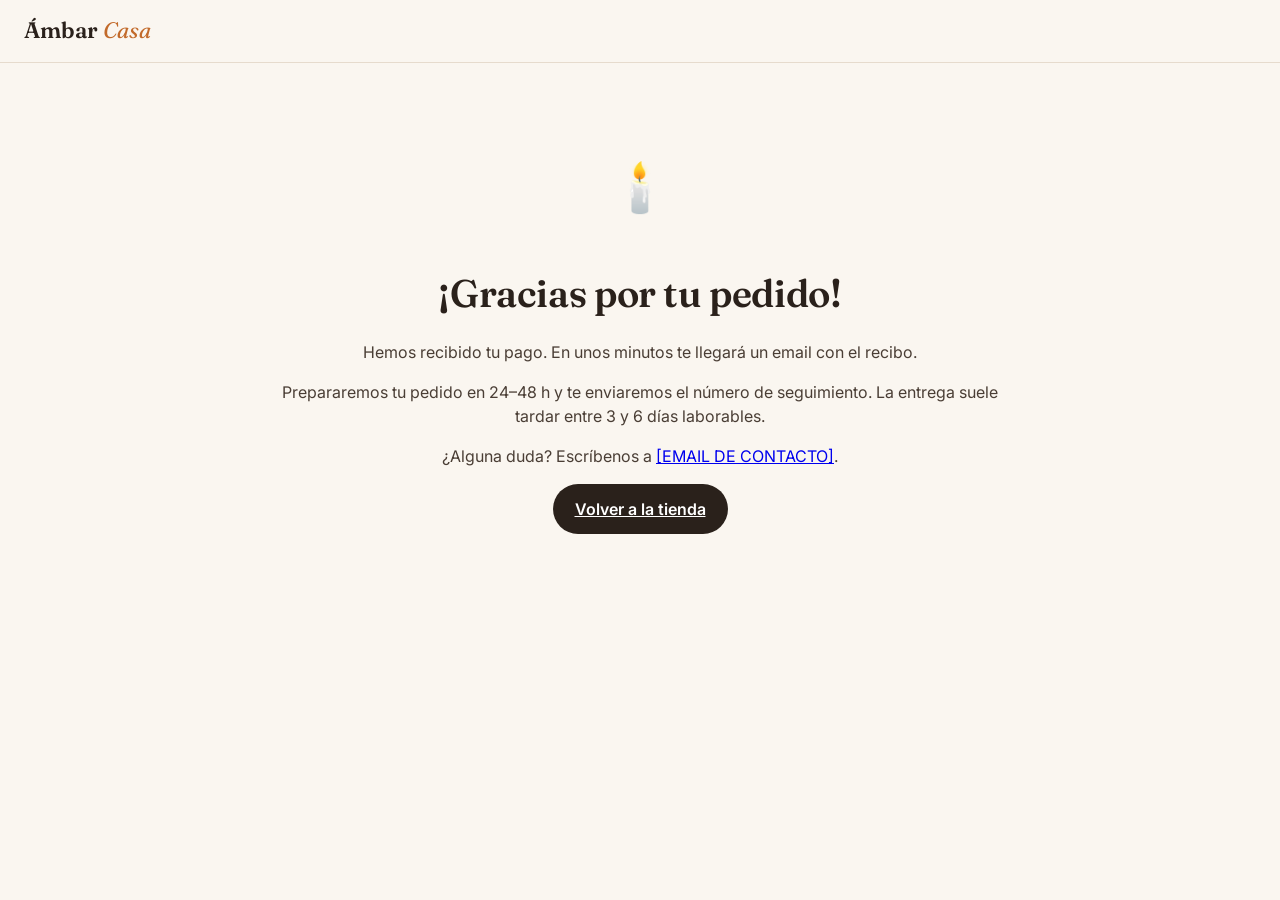
==== tienda/gracias.html @ 5504c2ff "Preparar la tienda para vender: pagos con Stripe, píxel de Meta y páginas legales - Modo venta: con " ====
<!doctype html>
<html lang="es">
<head>
  <meta charset="utf-8">
  <meta name="viewport" content="width=device-width, initial-scale=1">
  <title>¡Gracias por tu pedido! · Ámbar Casa</title>
  <meta name="robots" content="noindex">
  <link rel="preconnect" href="https://fonts.googleapis.com">
  <link rel="preconnect" href="https://fonts.gstatic.com" crossorigin>
  <link href="https://fonts.googleapis.com/css2?family=Fraunces:opsz,wght@9..144,400;9..144,600&family=Inter:wght@400;500;600&display=swap" rel="stylesheet">
  <link rel="stylesheet" href="styles.css">
</head>
<body>
  <header class="cab"><a href="./" class="marca">Ámbar <em>Casa</em></a></header>
  <main class="pagina-texto gracias">
    <p class="icono-ok">🕯️</p>
    <h1>¡Gracias por tu pedido!</h1>
    <p>Hemos recibido tu pago. En unos minutos te llegará un email con el recibo.</p>
    <p>Prepararemos tu pedido en 24–48 h y te enviaremos el número de seguimiento. La entrega suele tardar entre 3 y 6 días laborables.</p>
    <p>¿Alguna duda? Escríbenos a <a id="email"></a>.</p>
    <p><a class="btn" href="./">Volver a la tienda</a></p>
  </main>
  <div id="cookies" class="cookies oculto" role="dialog" aria-label="Aviso de cookies">
    <p>Usamos cookies de medición publicitaria (Meta) para mejorar nuestros anuncios. <a href="legal.html#cookies">Más información</a></p>
    <div class="cookies-botones">
      <button class="btn btn-sec-claro" id="cookies-no">Rechazar</button>
      <button class="btn" id="cookies-si">Aceptar</button>
    </div>
  </div>
  <script src="productos.js"></script>
  <script src="medicion.js"></script>
  <script>
    // Configura en cada Payment Link de Stripe la redirección tras el pago a:
    //   https://TU-WEB/tienda/gracias.html?pack=1   (y ?pack=2, ?pack=3 en los otros enlaces)
    const unidades = Number(new URLSearchParams(location.search).get("pack")) || 1;
    const pack = PRODUCTO.packs.find((p) => p.unidades === unidades) || PRODUCTO.packs[0];
    const valor = Math.round(PRODUCTO.precio * pack.unidades * (1 - pack.descuento) * 100) / 100;
    const email = document.getElementById("email");
    email.textContent = TIENDA.empresa.email;
    email.href = "mailto:" + TIENDA.empresa.email;
    // Evita contar dos veces la misma compra si recargan la página
    let yaMedido = false;
    try { yaMedido = sessionStorage.getItem("ambar_compra_medida") === location.search; } catch {}
    if (!yaMedido) {
      medir("Purchase", { value: valor, currency: "EUR", content_ids: [PRODUCTO.id], content_type: "product", num_items: pack.unidades });
      try { sessionStorage.setItem("ambar_compra_medida", location.search); } catch {}
    }
    iniciarCookies();
  </script>
</body>
</html>
---- tienda/styles.css ----
:root {
  --crema: #faf6f0;
  --arena: #f1e8dc;
  --superficie: #ffffff;
  --texto: #2a211b;
  --suave: #7a6b5f;
  --borde: #e6dbcd;
  --ambar: #c26a2a;
  --ambar-osc: #a3561f;
  --verde: #3f7d4e;
  --error: #b3261e;
  --radio: 14px;
  --serif: "Fraunces", Georgia, serif;
  --sans: "Inter", system-ui, -apple-system, "Segoe UI", sans-serif;
}

* { box-sizing: border-box; }
html { scroll-behavior: smooth; }
body {
  margin: 0;
  font-family: var(--sans);
  background: var(--crema);
  color: var(--texto);
  line-height: 1.5;
  -webkit-font-smoothing: antialiased;
}
h1, h2, h3 { font-family: var(--serif); font-weight: 600; line-height: 1.15; letter-spacing: -0.01em; }
.oculto { display: none !important; }

/* Barra de anuncio y cabecera */
.anuncio {
  display: flex; justify-content: center; flex-wrap: wrap; gap: 6px;
  padding: 8px 16px; background: var(--texto); color: #f6eadb;
  font-size: .82rem; text-align: center;
}
.anuncio .sep { opacity: .5; }
.cab {
  position: sticky; top: 0; z-index: 10;
  display: flex; justify-content: space-between; align-items: center; gap: 12px;
  padding: 14px 24px;
  background: rgba(250, 246, 240, .92); backdrop-filter: blur(8px);
  border-bottom: 1px solid var(--borde);
}
.marca { font-family: var(--serif); font-size: 1.4rem; font-weight: 600; color: var(--texto); text-decoration: none; margin: 0; }
.marca em { color: var(--ambar); font-style: italic; font-weight: 400; }
.cab-acciones { display: flex; align-items: center; gap: 14px; }
.saludo { color: var(--suave); font-size: .9rem; }
.enlace { background: none; border: none; font: inherit; font-size: .92rem; color: var(--texto); cursor: pointer; padding: 4px 0; }
.enlace:hover { color: var(--ambar); }
.btn-carrito { position: relative; background: none; border: none; color: var(--texto); cursor: pointer; padding: 4px; }
.burbuja {
  position: absolute; top: -4px; right: -6px; min-width: 18px; height: 18px; padding: 0 5px;
  border-radius: 9px; background: var(--ambar); color: #fff; font-size: .7rem; font-weight: 600;
  display: grid; place-items: center;
}

/* Botones */
.btn {
  display: inline-flex; justify-content: center; align-items: center; gap: 8px;
  padding: 13px 22px; border: none; border-radius: 999px;
  background: var(--texto); color: #fff; font: inherit; font-weight: 600; cursor: pointer;
  transition: background .2s, transform .1s;
}
.btn:hover { background: var(--ambar); }
.btn:active { transform: scale(.98); }
.btn:disabled { opacity: .45; cursor: not-allowed; }
.btn-grande { width: 100%; padding: 17px 24px; font-size: 1.05rem; background: var(--ambar); }
.btn-grande:hover { background: var(--ambar-osc); }
.btn-icono { background: none; border: none; font-size: 1.8rem; color: var(--texto); cursor: pointer; line-height: 1; }

main { min-height: 60vh; }

/* Hero / ficha de producto */
.hero {
  max-width: 1160px; margin: 0 auto; padding: 36px 24px 56px;
  display: grid; grid-template-columns: 1.1fr 1fr; gap: 56px; align-items: start;
}
.galeria { position: sticky; top: 90px; }
.foto {
  aspect-ratio: 1 / 1.05; border-radius: 24px; overflow: hidden;
  background: radial-gradient(120% 90% at 50% 20%, #4a3628 0%, #2a1e16 60%, #1d1510 100%);
  display: grid; place-items: center;
}
.foto svg { width: 82%; height: auto; }
.metal { fill: var(--metal, #2b2724); transition: fill .35s; }
.metal-luz { fill: var(--brillo, #4a443f); transition: fill .35s; }
.metal-trazo { stroke: var(--metal, #2b2724); transition: stroke .35s; }
.brillo-anim { animation: latido 4s ease-in-out infinite; transform-origin: center; }
.aroma { animation: subir 3.5s ease-in-out infinite; }
@keyframes latido { 50% { opacity: .78; } }
@keyframes subir { 0% { transform: translateY(6px); opacity: 0; } 40% { opacity: .55; } 100% { transform: translateY(-14px); opacity: 0; } }
@media (prefers-reduced-motion: reduce) { .brillo-anim, .aroma { animation: none; } }

.sellos { list-style: none; padding: 0; margin: 16px 0 0; display: grid; grid-template-columns: repeat(3, 1fr); gap: 10px; }
.sellos li { background: var(--superficie); border: 1px solid var(--borde); border-radius: 12px; padding: 12px; text-align: center; }
.sellos strong { display: block; font-family: var(--serif); font-size: 1.05rem; }
.sellos span { color: var(--suave); font-size: .78rem; }

.eyebrow { text-transform: uppercase; letter-spacing: .12em; font-size: .75rem; color: var(--ambar); font-weight: 600; margin: 0 0 8px; }
.compra h1 { font-size: clamp(2rem, 4vw, 2.8rem); margin: 0 0 12px; }
.compra .sub { color: var(--suave); font-size: 1.08rem; margin: 0 0 20px; }
.precio-fila { display: flex; align-items: baseline; gap: 12px; flex-wrap: wrap; }
.precio { font-family: var(--serif); font-size: 2rem; font-weight: 600; }
.ahorro { background: #e7f1e9; color: var(--verde); padding: 4px 10px; border-radius: 999px; font-size: .85rem; font-weight: 600; }
.iva { color: var(--suave); font-size: .85rem; margin: 2px 0 24px; }

.opcion { border: none; padding: 0; margin: 0 0 22px; }
.opcion legend { font-size: .92rem; margin-bottom: 10px; padding: 0; }
.colores { display: flex; gap: 12px; }
.color {
  width: 42px; height: 42px; border-radius: 50%; cursor: pointer;
  border: 2px solid var(--crema); box-shadow: 0 0 0 1px var(--borde);
  transition: box-shadow .2s;
}
.color.activo { box-shadow: 0 0 0 2px var(--texto); }
.packs { display: grid; gap: 10px; }
.pack {
  display: grid; grid-template-columns: auto 1fr auto; align-items: center; gap: 12px;
  padding: 14px 16px; border: 1.5px solid var(--borde); border-radius: var(--radio);
  background: var(--superficie); cursor: pointer; text-align: left; font: inherit; color: inherit;
  position: relative; transition: border-color .2s, background .2s;
}
.pack:hover { border-color: #cdb79e; }
.pack.activo { border-color: var(--ambar); background: #fff8f1; }
.pack .radio { width: 18px; height: 18px; border-radius: 50%; border: 1.5px solid #bba792; display: grid; place-items: center; }
.pack.activo .radio { border-color: var(--ambar); }
.pack.activo .radio::after { content: ""; width: 10px; height: 10px; border-radius: 50%; background: var(--ambar); }
.pack .titulo { font-weight: 600; }
.pack .nota-pack { display: block; color: var(--suave); font-size: .82rem; }
.pack .p-precio { text-align: right; font-weight: 600; }
.pack .p-precio small { display: block; color: var(--verde); font-weight: 500; font-size: .78rem; }
.pack .chip {
  position: absolute; top: -10px; right: 14px; background: var(--ambar); color: #fff;
  font-size: .7rem; font-weight: 600; padding: 3px 9px; border-radius: 999px; letter-spacing: .03em;
}

.entrega { text-align: center; font-size: .9rem; color: var(--suave); margin: 12px 0 18px; }
.entrega strong { color: var(--texto); }
.garantias { list-style: none; padding: 0; margin: 0 0 22px; display: flex; flex-wrap: wrap; justify-content: center; gap: 6px 18px; font-size: .85rem; color: var(--suave); }

.acordeon { border-top: 1px solid var(--borde); }
.acordeon:last-of-type { border-bottom: 1px solid var(--borde); }
.acordeon summary { padding: 16px 0; cursor: pointer; font-weight: 600; list-style: none; display: flex; justify-content: space-between; }
.acordeon summary::-webkit-details-marker { display: none; }
.acordeon summary::after { content: "+"; font-weight: 400; font-size: 1.3rem; line-height: 1; color: var(--suave); }
.acordeon[open] summary::after { content: "–"; }
.acordeon p { margin: 0 0 16px; color: var(--suave); }

/* Bloques de contenido */
.bloque { max-width: 1160px; margin: 0 auto; padding: 64px 24px; }
.bloque > h2 { text-align: center; font-size: clamp(1.7rem, 3.4vw, 2.4rem); margin: 0 0 36px; }
.beneficios { max-width: none; background: var(--arena); }
.tarjetas { max-width: 1160px; margin: 0 auto; display: grid; grid-template-columns: repeat(4, 1fr); gap: 18px; }
.tarjetas article { background: var(--superficie); border-radius: var(--radio); padding: 24px; }
.tarjetas .icono { font-size: 1.8rem; }
.tarjetas h3 { margin: 10px 0 6px; font-size: 1.15rem; }
.tarjetas p { margin: 0; color: var(--suave); font-size: .93rem; }

.comparativa table { width: 100%; max-width: 720px; margin: 0 auto; border-collapse: collapse; background: var(--superficie); border-radius: var(--radio); overflow: hidden; }
.comparativa th, .comparativa td { padding: 14px 16px; text-align: center; border-bottom: 1px solid var(--borde); }
.comparativa td:first-child { text-align: left; font-weight: 500; }
.comparativa th { font-size: .9rem; color: var(--suave); font-weight: 500; }
.comparativa .destacado { background: #fff4e8; color: var(--texto); font-weight: 600; }
.comparativa th.destacado { color: var(--ambar); }

.pasos ol { list-style: none; padding: 0; margin: 0 auto; max-width: 900px; display: grid; grid-template-columns: repeat(3, 1fr); gap: 24px; }
.pasos li { text-align: center; }
.pasos li span {
  display: inline-grid; place-items: center; width: 48px; height: 48px; border-radius: 50%;
  background: var(--texto); color: #fff; font-family: var(--serif); font-size: 1.3rem; margin-bottom: 10px;
}
.pasos li p { margin: 0; color: var(--suave); }

.faq { max-width: 760px; }

.cta-final { text-align: center; padding: 72px 24px; background: var(--texto); color: #f6eadb; }
.cta-final h2 { font-size: clamp(1.8rem, 3.6vw, 2.5rem); margin: 0 0 8px; color: #fff; }
.cta-final p { margin: 0 0 24px; opacity: .8; }
.cta-final .btn { max-width: 320px; }

.pie { text-align: center; padding: 32px 24px 100px; color: var(--suave); font-size: .85rem; }
.pie .marca { font-size: 1.2rem; }

/* Barra fija móvil */
.barra-movil { display: none; }

/* Formularios */
.vista:not(#vista-inicio) { padding: 48px 16px 80px; }
.tarjeta-form, .contenedor-estrecho { max-width: 460px; margin: 0 auto; }
.tarjeta-form { background: var(--superficie); border: 1px solid var(--borde); border-radius: 20px; padding: 28px; }
.contenedor-estrecho { max-width: 640px; }
.tarjeta-form h2 { margin-top: 0; }
.tabs { display: flex; margin-bottom: 20px; border-bottom: 1px solid var(--borde); }
.tab { flex: 1; padding: 10px; background: none; border: none; font: inherit; color: var(--suave); cursor: pointer; border-bottom: 2px solid transparent; }
.tab.activa { color: var(--texto); border-bottom-color: var(--ambar); font-weight: 600; }
.form { display: flex; flex-direction: column; gap: 14px; }
.form label { display: flex; flex-direction: column; gap: 5px; font-size: .9rem; font-weight: 500; }
.form label small { color: var(--suave); font-weight: 400; }
.form input, .form select {
  padding: 12px 14px; border: 1px solid var(--borde); border-radius: 10px;
  background: var(--crema); color: var(--texto); font: inherit;
}
.form input:focus, .form select:focus { outline: 2px solid var(--ambar); outline-offset: 1px; }
.form .check { flex-direction: row; align-items: center; gap: 8px; font-weight: 400; }
.error { color: var(--error); min-height: 1.2em; margin: 0; font-size: .9rem; }
.nota { color: var(--suave); font-size: .8rem; text-align: center; margin: 8px 0 0; }

/* Carrito */
.carrito {
  position: fixed; top: 0; right: 0; bottom: 0; z-index: 30; width: min(400px, 100%);
  display: flex; flex-direction: column; background: var(--crema);
  transform: translateX(100%); transition: transform .3s ease, visibility .3s; visibility: hidden;
}
.carrito.abierto { transform: translateX(0); visibility: visible; box-shadow: -10px 0 40px rgba(0,0,0,.12); }
.carrito-cab { display: flex; justify-content: space-between; align-items: center; padding: 18px 20px; border-bottom: 1px solid var(--borde); }
.carrito-cab h2 { margin: 0; font-size: 1.3rem; }
.envio-gratis { margin: 12px 20px 0; padding: 10px 12px; background: #e7f1e9; color: var(--verde); border-radius: 10px; font-size: .88rem; }
.items { list-style: none; margin: 0; padding: 0 20px; overflow-y: auto; flex: 1; }
.item { display: grid; grid-template-columns: 64px 1fr auto; gap: 12px; align-items: center; padding: 16px 0; border-bottom: 1px solid var(--borde); }
.item .mini { width: 64px; height: 64px; border-radius: 10px; background: #3a2a20; display: grid; place-items: center; }
.item .mini svg { width: 80%; }
.item p { margin: 0; }
.item .sub { color: var(--suave); font-size: .82rem; }
.cantidad { display: flex; align-items: center; gap: 8px; margin-top: 6px; }
.cantidad button { width: 28px; height: 28px; border-radius: 50%; border: 1px solid var(--borde); background: var(--superficie); color: var(--texto); cursor: pointer; }
.item .importe { font-weight: 600; }
.carrito-pie { padding: 18px 20px; border-top: 1px solid var(--borde); }
.carrito-pie .btn { width: 100%; }
.total { display: flex; justify-content: space-between; font-size: 1.1rem; margin: 0 0 14px; }
.velo { position: fixed; inset: 0; z-index: 20; background: rgba(30,20,12,.45); }
.vacio { color: var(--suave); text-align: center; padding: 40px 0; }

/* Checkout y pedidos */
.linea { display: flex; justify-content: space-between; gap: 8px; padding: 4px 0; }
.linea-total { border-top: 1px solid var(--borde); margin: 8px 0 18px; padding-top: 10px; font-weight: 700; }
.pedido { padding: 18px; margin-bottom: 12px; background: var(--superficie); border: 1px solid var(--borde); border-radius: var(--radio); }
.pedido h3 { margin: 0 0 4px; font-size: 1.05rem; }
.pedido .meta { color: var(--suave); font-size: .85rem; margin-bottom: 8px; }

.aviso {
  position: fixed; left: 50%; bottom: 24px; z-index: 40; transform: translate(-50%, 200%);
  padding: 12px 20px; border-radius: 999px; background: var(--texto); color: #fff;
  transition: transform .3s ease, opacity .3s; max-width: calc(100% - 32px); font-size: .92rem; opacity: 0; pointer-events: none;
}
.aviso.visible { transform: translate(-50%, 0); opacity: 1; }

/* Responsive */
@media (max-width: 900px) {
  .hero { grid-template-columns: 1fr; gap: 28px; padding-top: 20px; }
  .galeria { position: static; }
  .tarjetas { grid-template-columns: repeat(2, 1fr); }
}
@media (max-width: 600px) {
  .cab { padding: 12px 16px; }
  .hero, .bloque { padding-left: 16px; padding-right: 16px; }
  .bloque { padding-top: 48px; padding-bottom: 48px; }
  .tarjetas, .pasos ol { grid-template-columns: 1fr; }
  .sellos li { padding: 10px 6px; }
  .comparativa th, .comparativa td { padding: 12px 8px; font-size: .88rem; }
  #saludo { display: none; }
  .barra-movil {
    position: fixed; left: 0; right: 0; bottom: 0; z-index: 15;
    display: flex; justify-content: space-between; align-items: center; gap: 12px;
    padding: 10px 16px; background: var(--superficie); border-top: 1px solid var(--borde);
    transform: translateY(100%); transition: transform .3s;
  }
  .barra-movil.visible { transform: translateY(0); }
  .barra-movil span { font-family: var(--serif); font-size: 1.3rem; font-weight: 600; }
  .barra-movil .btn { background: var(--ambar); }
  .aviso { bottom: 84px; }
}

/* Fotos reales */
.foto.con-fotos svg { display: none; }
.foto.con-fotos img { width: 100%; height: 100%; object-fit: cover; }
.miniaturas { display: flex; gap: 10px; margin-top: 12px; overflow-x: auto; }
.miniaturas button { flex: 0 0 72px; height: 72px; padding: 0; border-radius: 10px; overflow: hidden; border: 2px solid transparent; cursor: pointer; background: none; }
.miniaturas button.activa { border-color: var(--ambar); }
.miniaturas img { width: 100%; height: 100%; object-fit: cover; }

.pago-seguro { text-align: center; font-size: .82rem; color: var(--suave); margin: -8px 0 18px; }

/* Pie con enlaces */
.pie-enlaces { display: flex; flex-wrap: wrap; justify-content: center; gap: 6px 18px; }
.pie-enlaces a { color: var(--suave); text-decoration: none; }
.pie-enlaces a:hover { color: var(--ambar); text-decoration: underline; }

/* Aviso de cookies */
.cookies {
  position: fixed; left: 16px; right: 16px; bottom: 16px; z-index: 50; max-width: 560px; margin: 0 auto;
  padding: 18px 20px; background: var(--texto); color: #f6eadb; border-radius: 16px;
  box-shadow: 0 10px 40px rgba(0,0,0,.25);
}
.cookies p { margin: 0 0 12px; font-size: .9rem; }
.cookies a { color: #ffd2a3; }
.cookies-botones { display: flex; gap: 10px; justify-content: flex-end; }
.cookies .btn { padding: 10px 18px; background: var(--ambar); }
.cookies .btn-sec-claro { background: transparent; border: 1px solid rgba(255,255,255,.35); color: #fff; }

/* Páginas de texto (legal, gracias) */
.pagina-texto { max-width: 760px; margin: 0 auto; padding: 40px 16px 80px; }
.pagina-texto h1 { font-size: clamp(1.8rem, 4vw, 2.4rem); }
.pagina-texto h2 { margin-top: 40px; padding-top: 16px; border-top: 1px solid var(--borde); }
.pagina-texto p, .pagina-texto li { color: #4a3e35; }
.pagina-texto .indice { display: flex; flex-wrap: wrap; gap: 8px 16px; }
.pagina-texto .indice a { color: var(--ambar); }
.dato { background: #fff1d6; padding: 0 4px; border-radius: 4px; }
.gracias { text-align: center; }
.gracias .icono-ok { font-size: 3rem; }
@media (min-width: 900px) {
  .cookies { right: auto; max-width: 400px; margin: 0; }
  .cookies-botones { justify-content: flex-start; }
}
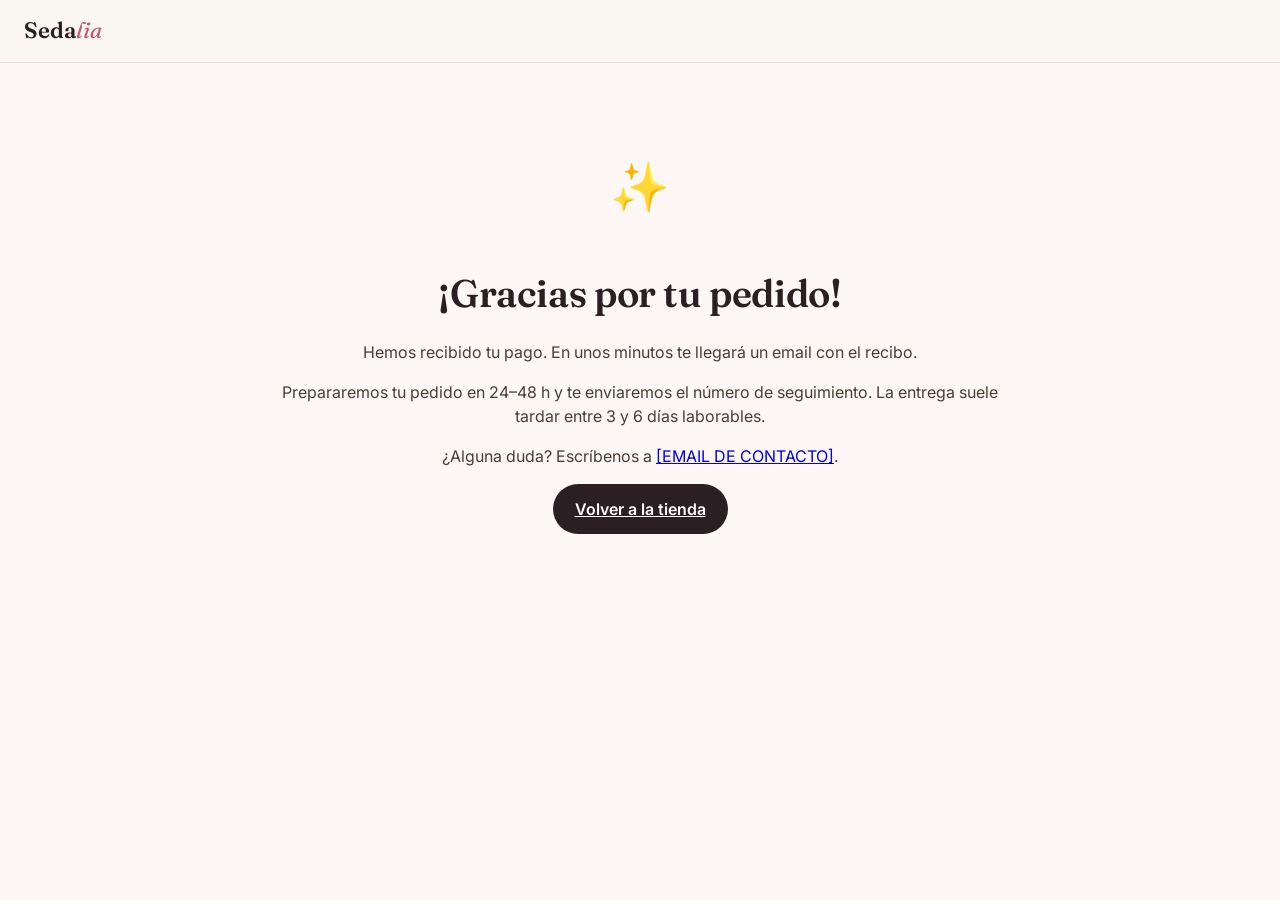
==== commit dad89f30: "Cambiar el producto a un rizador sin calor Nueva marca provisional (Sedalia), textos, ilustración y " ====
--- a/tienda/gracias.html
+++ b/tienda/gracias.html
@@ -3,7 +3,7 @@
 <head>
   <meta charset="utf-8">
   <meta name="viewport" content="width=device-width, initial-scale=1">
-  <title>¡Gracias por tu pedido! · Ámbar Casa</title>
+  <title>¡Gracias por tu pedido! · Sedalia</title>
   <meta name="robots" content="noindex">
   <link rel="preconnect" href="https://fonts.googleapis.com">
   <link rel="preconnect" href="https://fonts.gstatic.com" crossorigin>
@@ -11,9 +11,9 @@
   <link rel="stylesheet" href="styles.css">
 </head>
 <body>
-  <header class="cab"><a href="./" class="marca">Ámbar <em>Casa</em></a></header>
+  <header class="cab"><a href="./" class="marca">Seda<em>lia</em></a></header>
   <main class="pagina-texto gracias">
-    <p class="icono-ok">🕯️</p>
+    <p class="icono-ok">✨</p>
     <h1>¡Gracias por tu pedido!</h1>
     <p>Hemos recibido tu pago. En unos minutos te llegará un email con el recibo.</p>
     <p>Prepararemos tu pedido en 24–48 h y te enviaremos el número de seguimiento. La entrega suele tardar entre 3 y 6 días laborables.</p>
@@ -34,7 +34,7 @@
     //   https://TU-WEB/tienda/gracias.html?pack=1   (y ?pack=2, ?pack=3 en los otros enlaces)
     const unidades = Number(new URLSearchParams(location.search).get("pack")) || 1;
     const pack = PRODUCTO.packs.find((p) => p.unidades === unidades) || PRODUCTO.packs[0];
-    const valor = Math.round(PRODUCTO.precio * pack.unidades * (1 - pack.descuento) * 100) / 100;
+    const valor = pack.precio ?? Math.round(PRODUCTO.precio * pack.unidades * 100) / 100;
     const email = document.getElementById("email");
     email.textContent = TIENDA.empresa.email;
     email.href = "mailto:" + TIENDA.empresa.email;
--- a/tienda/styles.css
+++ b/tienda/styles.css
@@ -1,12 +1,12 @@
 :root {
-  --crema: #faf6f0;
-  --arena: #f1e8dc;
+  --crema: #fdf7f6;
+  --arena: #f8ebe9;
   --superficie: #ffffff;
-  --texto: #2a211b;
-  --suave: #7a6b5f;
-  --borde: #e6dbcd;
-  --ambar: #c26a2a;
-  --ambar-osc: #a3561f;
+  --texto: #2b1f24;
+  --suave: #7d6870;
+  --borde: #eedde0;
+  --ambar: #c2557a;      /* color principal (botones, acentos) */
+  --ambar-osc: #a3405f;
   --verde: #3f7d4e;
   --error: #b3261e;
   --radio: 14px;
@@ -78,18 +78,19 @@
 .galeria { position: sticky; top: 90px; }
 .foto {
   aspect-ratio: 1 / 1.05; border-radius: 24px; overflow: hidden;
-  background: radial-gradient(120% 90% at 50% 20%, #4a3628 0%, #2a1e16 60%, #1d1510 100%);
+  background: radial-gradient(120% 90% at 50% 15%, #fde9ec 0%, #f6cdd6 55%, #eab3c1 100%);
   display: grid; place-items: center;
 }
 .foto svg { width: 82%; height: auto; }
-.metal { fill: var(--metal, #2b2724); transition: fill .35s; }
-.metal-luz { fill: var(--brillo, #4a443f); transition: fill .35s; }
-.metal-trazo { stroke: var(--metal, #2b2724); transition: stroke .35s; }
-.brillo-anim { animation: latido 4s ease-in-out infinite; transform-origin: center; }
-.aroma { animation: subir 3.5s ease-in-out infinite; }
+.tono-trazo { stroke: var(--tono, #e8a3b4); transition: stroke .35s; }
+.brillo-trazo { stroke: var(--brillo, #f8d6df); transition: stroke .35s; }
+.sombra-trazo { stroke: var(--sombra, #c97f93); transition: stroke .35s; }
+.sombra-relleno { fill: var(--sombra, #c97f93); transition: fill .35s; }
+.fondo-relleno { fill: #f6dfe2; }
+.pelo { stroke: #7a5140; }
+.destellos.anim { animation: latido 3s ease-in-out infinite; }
 @keyframes latido { 50% { opacity: .78; } }
-@keyframes subir { 0% { transform: translateY(6px); opacity: 0; } 40% { opacity: .55; } 100% { transform: translateY(-14px); opacity: 0; } }
-@media (prefers-reduced-motion: reduce) { .brillo-anim, .aroma { animation: none; } }
+@media (prefers-reduced-motion: reduce) { .anim { animation: none !important; } }
 
 .sellos { list-style: none; padding: 0; margin: 16px 0 0; display: grid; grid-template-columns: repeat(3, 1fr); gap: 10px; }
 .sellos li { background: var(--superficie); border: 1px solid var(--borde); border-radius: 12px; padding: 12px; text-align: center; }
@@ -121,7 +122,7 @@
   position: relative; transition: border-color .2s, background .2s;
 }
 .pack:hover { border-color: #cdb79e; }
-.pack.activo { border-color: var(--ambar); background: #fff8f1; }
+.pack.activo { border-color: var(--ambar); background: #fff5f7; }
 .pack .radio { width: 18px; height: 18px; border-radius: 50%; border: 1.5px solid #bba792; display: grid; place-items: center; }
 .pack.activo .radio { border-color: var(--ambar); }
 .pack.activo .radio::after { content: ""; width: 10px; height: 10px; border-radius: 50%; background: var(--ambar); }
@@ -160,7 +161,7 @@
 .comparativa th, .comparativa td { padding: 14px 16px; text-align: center; border-bottom: 1px solid var(--borde); }
 .comparativa td:first-child { text-align: left; font-weight: 500; }
 .comparativa th { font-size: .9rem; color: var(--suave); font-weight: 500; }
-.comparativa .destacado { background: #fff4e8; color: var(--texto); font-weight: 600; }
+.comparativa .destacado { background: #fdeef1; color: var(--texto); font-weight: 600; }
 .comparativa th.destacado { color: var(--ambar); }
 
 .pasos ol { list-style: none; padding: 0; margin: 0 auto; max-width: 900px; display: grid; grid-template-columns: repeat(3, 1fr); gap: 24px; }
@@ -217,7 +218,7 @@
 .envio-gratis { margin: 12px 20px 0; padding: 10px 12px; background: #e7f1e9; color: var(--verde); border-radius: 10px; font-size: .88rem; }
 .items { list-style: none; margin: 0; padding: 0 20px; overflow-y: auto; flex: 1; }
 .item { display: grid; grid-template-columns: 64px 1fr auto; gap: 12px; align-items: center; padding: 16px 0; border-bottom: 1px solid var(--borde); }
-.item .mini { width: 64px; height: 64px; border-radius: 10px; background: #3a2a20; display: grid; place-items: center; }
+.item .mini { width: 64px; height: 64px; border-radius: 10px; background: #f6cdd6; display: grid; place-items: center; }
 .item .mini svg { width: 80%; }
 .item p { margin: 0; }
 .item .sub { color: var(--suave); font-size: .82rem; }
@@ -292,7 +293,7 @@
   box-shadow: 0 10px 40px rgba(0,0,0,.25);
 }
 .cookies p { margin: 0 0 12px; font-size: .9rem; }
-.cookies a { color: #ffd2a3; }
+.cookies a { color: #ffc2d3; }
 .cookies-botones { display: flex; gap: 10px; justify-content: flex-end; }
 .cookies .btn { padding: 10px 18px; background: var(--ambar); }
 .cookies .btn-sec-claro { background: transparent; border: 1px solid rgba(255,255,255,.35); color: #fff; }
@@ -304,7 +305,7 @@
 .pagina-texto p, .pagina-texto li { color: #4a3e35; }
 .pagina-texto .indice { display: flex; flex-wrap: wrap; gap: 8px 16px; }
 .pagina-texto .indice a { color: var(--ambar); }
-.dato { background: #fff1d6; padding: 0 4px; border-radius: 4px; }
+.dato { background: #fde3ea; padding: 0 4px; border-radius: 4px; }
 .gracias { text-align: center; }
 .gracias .icono-ok { font-size: 3rem; }
 @media (min-width: 900px) {
